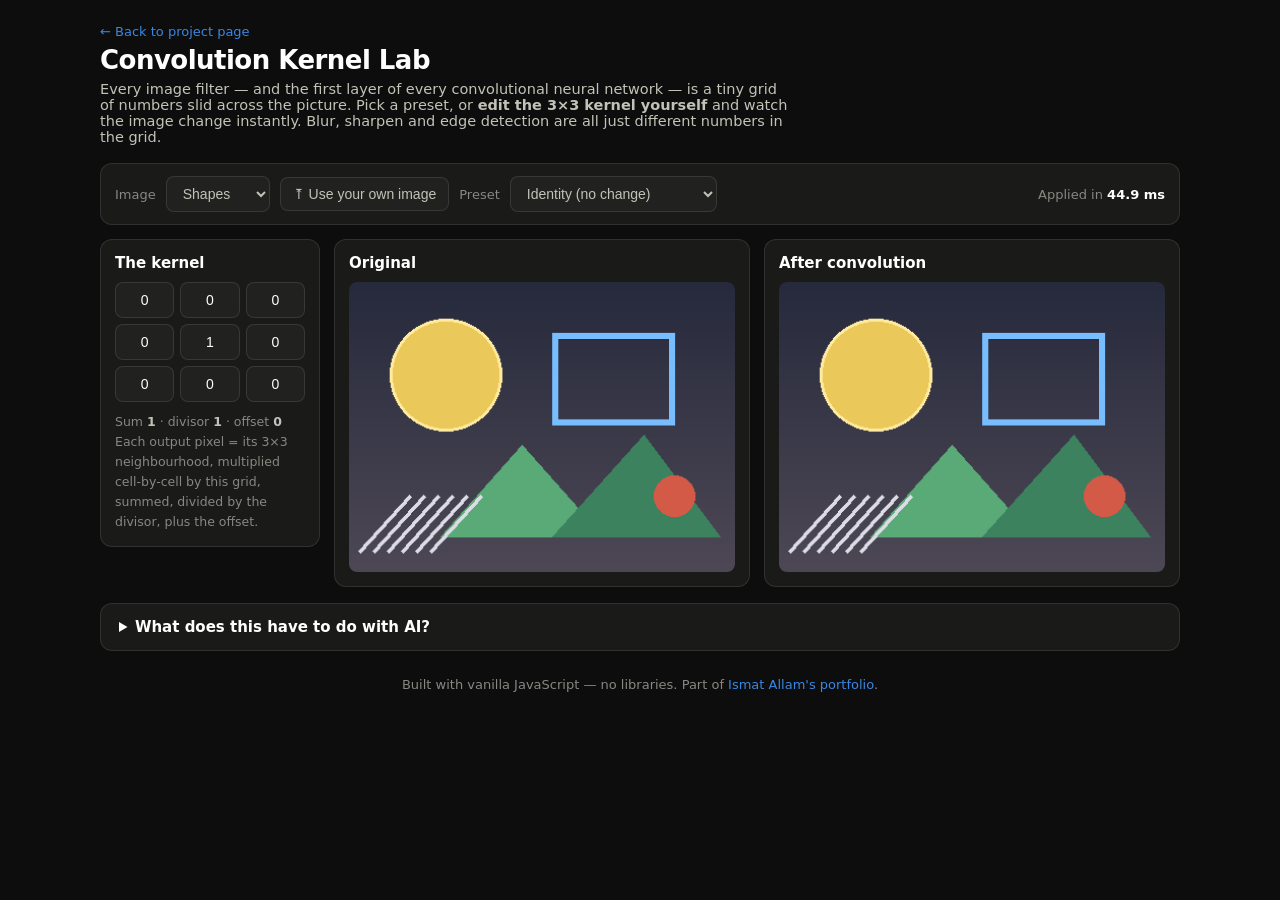
==== projects/kernels/index.html @ 7d49abe3 "Add projects/kernels/index.html" ====
<!DOCTYPE html>
<html lang="en">
<head>
<meta charset="UTF-8">
<meta name="viewport" content="width=device-width, initial-scale=1.0">
<title>Convolution Kernel Lab — Ismat Allam</title>
<style>
  :root{
    --page:#0d0d0d; --surface:#1a1a19; --card:#212120;
    --ink:#ffffff; --ink2:#c3c2b7; --muted:#898781;
    --hairline:rgba(255,255,255,0.10); --accent:#3987e5;
  }
  *{box-sizing:border-box; margin:0; padding:0;}
  body{background:var(--page); color:var(--ink2);
    font-family:system-ui,-apple-system,"Segoe UI",sans-serif;
    min-height:100vh; display:flex; flex-direction:column; align-items:center;
    padding:24px 16px 48px;}
  header{width:100%; max-width:1080px; margin-bottom:18px;}
  header .crumb{font-size:13px; color:var(--muted); margin-bottom:6px;}
  header .crumb a{color:var(--accent); text-decoration:none;}
  h1{color:var(--ink); font-size:26px; letter-spacing:-0.02em;}
  header p{margin-top:6px; font-size:14.5px; max-width:75ch;}
  header b{color:var(--ink2);}

  .toolbar{width:100%; max-width:1080px; display:flex; flex-wrap:wrap; gap:10px;
    align-items:center; background:var(--surface); border:1px solid var(--hairline);
    border-radius:12px; padding:12px 14px; margin-bottom:14px;}
  .toolbar label{font-size:13px; color:var(--muted);}
  select,button{background:var(--card); color:var(--ink2); border:1px solid var(--hairline);
    border-radius:8px; padding:8px 12px; font-size:14px; cursor:pointer;}
  select:hover,button:hover{border-color:rgba(255,255,255,0.25); color:var(--ink);}
  .spacer{flex:1;}
  input[type=file]{display:none;}
  .stat{font-size:13px; color:var(--muted);}
  .stat b{color:var(--ink); font-weight:600;}

  .grid{width:100%; max-width:1080px; display:grid;
        grid-template-columns:220px 1fr 1fr; gap:14px; align-items:start;}
  @media(max-width:900px){.grid{grid-template-columns:1fr 1fr;} .kpanel{grid-column:1 / -1;}}
  .panel{background:var(--surface); border:1px solid var(--hairline); border-radius:12px; padding:14px;}
  .panel h2{color:var(--ink); font-size:15px; font-weight:600; margin-bottom:10px;}
  canvas{width:100%; height:auto; border-radius:8px; display:block; background:#111;}
  .kgrid{display:grid; grid-template-columns:repeat(3,1fr); gap:6px;}
  .kgrid input{width:100%; background:var(--card); border:1px solid var(--hairline);
    color:var(--ink); border-radius:8px; padding:9px 4px; font-size:14px; text-align:center;
    font-variant-numeric:tabular-nums;}
  .kgrid input:focus{outline:none; border-color:var(--accent);}
  .kmeta{margin-top:10px; font-size:12.5px; color:var(--muted); line-height:1.6;}
  .kmeta b{color:var(--ink2);}

  details{width:100%; max-width:1080px; margin-top:16px; background:var(--surface);
    border:1px solid var(--hairline); border-radius:12px; padding:14px 18px;}
  summary{cursor:pointer; color:var(--ink); font-weight:600; font-size:15px;}
  details p{margin-top:10px; font-size:14px; line-height:1.55; max-width:90ch;}
  details b{color:var(--ink2);}
  footer{margin-top:26px; font-size:13px; color:var(--muted);}
  footer a{color:var(--accent); text-decoration:none;}
</style>
</head>
<body>
<header>
  <div class="crumb"><a href="../kernel-lab.html">← Back to project page</a></div>
  <h1>Convolution Kernel Lab</h1>
  <p>Every image filter — and the first layer of every convolutional neural network — is a tiny
     grid of numbers slid across the picture. Pick a preset, or <b>edit the 3×3 kernel yourself</b>
     and watch the image change instantly. Blur, sharpen and edge detection are all just
     different numbers in the grid.</p>
</header>

<div class="toolbar">
  <label>Image</label>
  <select id="imgsel">
    <option value="shapes" selected>Shapes</option>
    <option value="city">Night city</option>
  </select>
  <button id="uploadBtn">⤒ Use your own image</button>
  <input type="file" id="file" accept="image/*">
  <label>Preset</label>
  <select id="preset">
    <option value="identity" selected>Identity (no change)</option>
    <option value="boxblur">Box blur</option>
    <option value="gauss">Gaussian blur</option>
    <option value="sharpen">Sharpen</option>
    <option value="edge">Edge detect (Laplacian)</option>
    <option value="sobelx">Sobel — vertical edges</option>
    <option value="sobely">Sobel — horizontal edges</option>
    <option value="emboss">Emboss</option>
    <option value="outline">Outline</option>
  </select>
  <span class="spacer"></span>
  <span class="stat">Applied in <b id="ms">–</b></span>
</div>

<div class="grid">
  <div class="panel kpanel">
    <h2>The kernel</h2>
    <div class="kgrid" id="kgrid"></div>
    <div class="kmeta">
      Sum <b id="ksum">1</b> · divisor <b id="kdiv">1</b> · offset <b id="koff">0</b><br>
      Each output pixel = its 3×3 neighbourhood, multiplied cell-by-cell by this grid,
      summed, divided by the divisor, plus the offset.
    </div>
  </div>
  <div class="panel">
    <h2>Original</h2>
    <canvas id="src"></canvas>
  </div>
  <div class="panel">
    <h2>After convolution</h2>
    <canvas id="dst"></canvas>
  </div>
</div>

<details>
  <summary>What does this have to do with AI?</summary>
  <p>A <b>convolutional neural network</b> (the architecture behind modern image recognition) is
  built from exactly this operation. The difference is that nobody chooses the numbers: the
  network <b>learns</b> thousands of kernels from data, and the early ones typically converge to
  edge and texture detectors remarkably similar to the Sobel and Laplacian presets here. Playing
  with this lab is playing with what a CNN's first layer does — by hand. Notice also that blur
  kernels sum to 1 (they average), while edge kernels sum to 0 (flat areas go black: no edge,
  no signal).</p>
</details>

<footer>Built with vanilla JavaScript — no libraries. Part of <a href="../../index.html">Ismat Allam's portfolio</a>.</footer>

<script>
"use strict";
const SAMPLES = {
  shapes: "[data-uri]",
  city: "[data-uri]",
};
const PRESETS = {
  identity: {k: [0,0,0, 0,1,0, 0,0,0], div: 1, off: 0},
  boxblur:  {k: [1,1,1, 1,1,1, 1,1,1], div: 9, off: 0},
  gauss:    {k: [1,2,1, 2,4,2, 1,2,1], div: 16, off: 0},
  sharpen:  {k: [0,-1,0, -1,5,-1, 0,-1,0], div: 1, off: 0},
  edge:     {k: [0,-1,0, -1,4,-1, 0,-1,0], div: 1, off: 0},
  sobelx:   {k: [-1,0,1, -2,0,2, -1,0,1], div: 1, off: 0},
  sobely:   {k: [-1,-2,-1, 0,0,0, 1,2,1], div: 1, off: 0},
  emboss:   {k: [-2,-1,0, -1,1,1, 0,1,2], div: 1, off: 60},
  outline:  {k: [-1,-1,-1, -1,8,-1, -1,-1,-1], div: 1, off: 0},
};

const $ = id => document.getElementById(id);
const srcC = $("src"), dstC = $("dst");
const sctx = srcC.getContext("2d", {willReadFrequently: true});
const dctx = dstC.getContext("2d");
let kernel = [...PRESETS.identity.k], divisor = 1, offset = 0;

/* ---- kernel grid UI ---- */
const inputs = [];
for (let i = 0; i < 9; i++){
  const inp = document.createElement("input");
  inp.type = "text"; inp.inputMode = "decimal"; inp.value = kernel[i];
  inp.oninput = () => {
    kernel = inputs.map(x => parseFloat(x.value) || 0);
    const s = kernel.reduce((a, b) => a + b, 0);
    divisor = Math.abs(s) > 1e-9 ? s : 1;   // auto-normalise so custom blurs don't blow out
    offset = 0;
    $("preset").value = "identity";  // custom edit
    updateMeta(); apply();
  };
  inputs.push(inp); $("kgrid").appendChild(inp);
}
function setKernel(p){
  kernel = [...p.k]; divisor = p.div; offset = p.off;
  inputs.forEach((inp, i) => inp.value = p.k[i]);
  updateMeta(); apply();
}
function updateMeta(){
  $("ksum").textContent = (Math.round(kernel.reduce((a,b)=>a+b,0)*100)/100);
  $("kdiv").textContent = (Math.round(divisor*100)/100);
  $("koff").textContent = offset;
}
$("preset").onchange = e => setKernel(PRESETS[e.target.value]);

/* ---- image loading ---- */
function loadImage(url){
  const im = new Image();
  im.onload = () => {
    const maxW = 480;
    const sc = Math.min(1, maxW / im.width);
    const w = Math.round(im.width * sc), h = Math.round(im.height * sc);
    srcC.width = dstC.width = w; srcC.height = dstC.height = h;
    sctx.drawImage(im, 0, 0, w, h);
    apply();
  };
  im.src = url;
}
$("imgsel").onchange = e => loadImage(SAMPLES[e.target.value]);
$("uploadBtn").onclick = () => $("file").click();
$("file").onchange = e => {
  const f = e.target.files[0];
  if (!f) return;
  const rd = new FileReader();
  rd.onload = ev => loadImage(ev.target.result);   // stays in your browser — nothing is uploaded
  rd.readAsDataURL(f);
};

/* ---- the convolution itself ---- */
function apply(){
  const w = srcC.width, h = srcC.height;
  if (!w) return;
  const t0 = performance.now();
  const src = sctx.getImageData(0, 0, w, h);
  const out = dctx.createImageData(w, h);
  const s = src.data, o = out.data, K = kernel, dv = divisor, of = offset;
  for (let y = 0; y < h; y++){
    const ym = y > 0 ? y - 1 : 0, yp = y < h - 1 ? y + 1 : h - 1;
    for (let x = 0; x < w; x++){
      const xm = x > 0 ? x - 1 : 0, xp = x < w - 1 ? x + 1 : w - 1;
      // offsets of the 9 neighbours (edge pixels clamp)
      const i0=(ym*w+xm)*4, i1=(ym*w+x)*4, i2=(ym*w+xp)*4,
            i3=(y*w+xm)*4,  i4=(y*w+x)*4, i5=(y*w+xp)*4,
            i6=(yp*w+xm)*4, i7=(yp*w+x)*4, i8=(yp*w+xp)*4;
      for (let c = 0; c < 3; c++){
        const v = (s[i0+c]*K[0] + s[i1+c]*K[1] + s[i2+c]*K[2] +
                   s[i3+c]*K[3] + s[i4+c]*K[4] + s[i5+c]*K[5] +
                   s[i6+c]*K[6] + s[i7+c]*K[7] + s[i8+c]*K[8]) / dv + of;
        o[i4+c] = v < 0 ? 0 : v > 255 ? 255 : v;
      }
      o[i4+3] = 255;
    }
  }
  dctx.putImageData(out, 0, 0);
  $("ms").textContent = (performance.now() - t0).toFixed(1) + " ms";
}

updateMeta();
loadImage(SAMPLES.shapes);
</script>
</body>
</html>
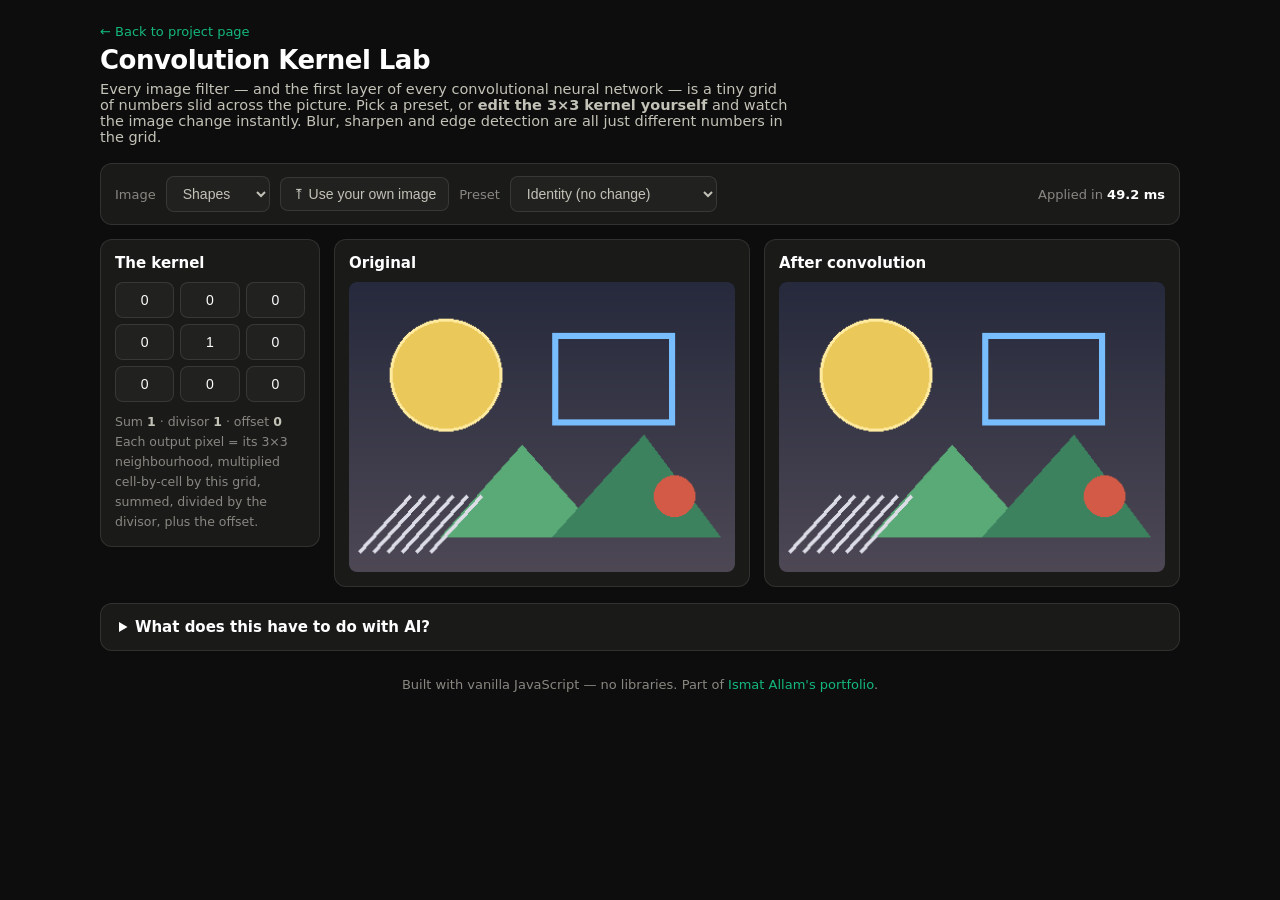
==== commit 44078b5b: "Add projects/kernels/index.html" ====
--- a/projects/kernels/index.html
+++ b/projects/kernels/index.html
@@ -8,7 +8,7 @@
   :root{
     --page:#0d0d0d; --surface:#1a1a19; --card:#212120;
     --ink:#ffffff; --ink2:#c3c2b7; --muted:#898781;
-    --hairline:rgba(255,255,255,0.10); --accent:#3987e5;
+    --hairline:rgba(255,255,255,0.10); --accent:#14b87c;
   }
   *{box-sizing:border-box; margin:0; padding:0;}
   body{background:var(--page); color:var(--ink2);
